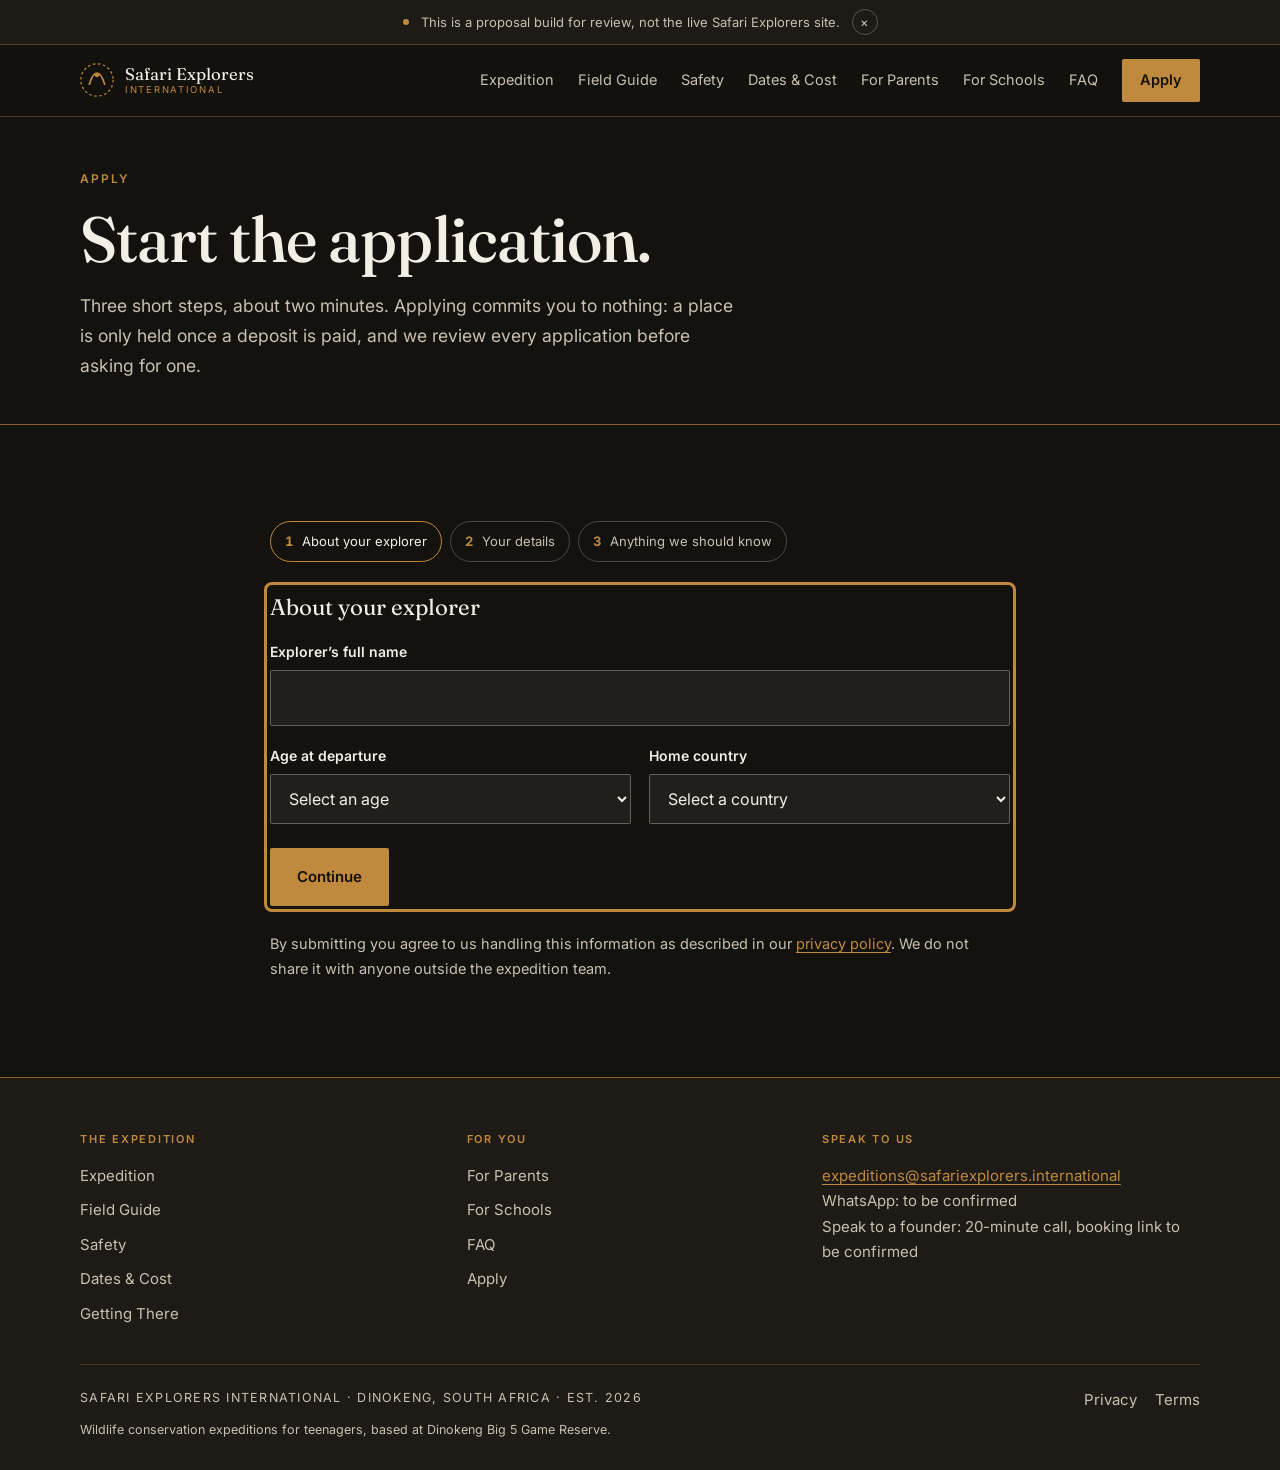
==== apply/index.html @ 74230bf2 "Safari Explorers International — proposal build 13-page static site plus 404. Plain HTML, CSS and va" ====
<!DOCTYPE html>
<html lang="en" class="no-js">
<head>
<meta charset="utf-8">
<meta name="viewport" content="width=device-width, initial-scale=1">
<title>Apply | Safari Explorers International</title>
<meta name="description" content="Three short steps. Applications are reviewed on a rolling basis and applying commits you to nothing.">
<link rel="canonical" href="https://devonhasenbroek-cmyk.github.io/safari-explorers-international/apply/">
<meta name="theme-color" content="#14120F">
<meta name="robots" content="index,follow">

<meta property="og:type" content="website">
<meta property="og:site_name" content="Safari Explorers International">
<meta property="og:title" content="Apply | Safari Explorers International">
<meta property="og:description" content="Three short steps. Applications are reviewed on a rolling basis and applying commits you to nothing.">
<meta property="og:url" content="https://devonhasenbroek-cmyk.github.io/safari-explorers-international/apply/">
<meta property="og:image" content="https://devonhasenbroek-cmyk.github.io/safari-explorers-international/assets/img/og-share.jpg">
<meta property="og:image:width" content="1200">
<meta property="og:image:height" content="630">
<meta property="og:image:alt" content="Open bushveld at sunrise in Dinokeng Big 5 Game Reserve, South Africa.">
<meta name="twitter:card" content="summary_large_image">
<meta name="twitter:title" content="Apply | Safari Explorers International">
<meta name="twitter:description" content="Three short steps. Applications are reviewed on a rolling basis and applying commits you to nothing.">
<meta name="twitter:image" content="https://devonhasenbroek-cmyk.github.io/safari-explorers-international/assets/img/og-share.jpg">

<link rel="icon" href="data:image/svg+xml,%3Csvg xmlns='http://www.w3.org/2000/svg' viewBox='0 0 40 40'%3E%3Crect width='40' height='40' fill='%2314120F'/%3E%3Cpath d='M11 26c2.6-8.4 6-13 9-13s6.4 4.6 9 13' fill='none' stroke='%23C08A3E' stroke-width='2.4' stroke-linecap='round'/%3E%3Ccircle cx='20' cy='15' r='2.6' fill='%23C08A3E'/%3E%3C/svg%3E">

<link rel="preconnect" href="https://fonts.googleapis.com">
<link rel="preconnect" href="https://fonts.gstatic.com" crossorigin>
<link href="https://fonts.googleapis.com/css2?family=Fraunces:opsz,wght@9..144,400;9..144,500;9..144,600&family=Inter:wght@400;500;600&display=swap" rel="stylesheet">
<link rel="stylesheet" href="../assets/css/site.css">

<!-- Analytics is deliberately absent from this proposal build.
     When the founders are ready, uncomment and set the real domain.
<script defer data-domain="safariexplorers.international" src="https://plausible.io/js/script.js"></script>
-->
</head>
<body data-base="../">
<a class="skip-link" href="#main">Skip to content</a>

<!-- SHARED RIBBON — keep identical across all pages -->
<div class="ribbon">
  <div class="ribbon__inner">
    <span class="ribbon__dot" aria-hidden="true"></span>
    <span>This is a proposal build for review, not the live Safari Explorers site.</span>
    <button class="ribbon__close" type="button" aria-label="Dismiss this notice">&times;</button>
  </div>
</div>
<!-- /SHARED RIBBON -->

<!-- SHARED HEADER — keep identical across all pages -->
<header class="site-header">
  <div class="wrap site-header__inner">
    <a class="brand" href="../index.html">
      <svg class="brand__mark" viewBox="0 0 40 40" aria-hidden="true" focusable="false"><circle cx="20" cy="20" r="19" fill="none" stroke="#C08A3E" stroke-width="1.4" stroke-dasharray="3 3"/><path d="M11 25c2.6-8.4 6-13 9-13s6.4 4.6 9 13" fill="none" stroke="#C08A3E" stroke-width="2" stroke-linecap="round"/><circle cx="20" cy="14.5" r="2.4" fill="#C08A3E"/></svg>
      <span class="brand__text">Safari Explorers<span>International</span></span>
    </a>
    <nav class="nav" aria-label="Primary">
        <a href="../expedition/">Expedition</a>
        <a href="../field-guide/">Field Guide</a>
        <a href="../safety/">Safety</a>
        <a href="../dates-and-cost/">Dates &amp; Cost</a>
        <a href="../for-parents/">For Parents</a>
        <a href="../for-schools/">For Schools</a>
        <a href="../faq/">FAQ</a>
      <a class="nav__cta" href="../apply/">Apply</a>
    </nav>
    <button class="nav-toggle" type="button" aria-expanded="false" aria-controls="menu">
      <svg width="18" height="18" viewBox="0 0 24 24" fill="none" stroke="currentColor" stroke-width="2" aria-hidden="true"><path d="M3 6h18M3 12h18M3 18h18" stroke-linecap="round"/></svg>
      Menu
    </button>
  </div>
</header>

<div class="menu" id="menu" hidden>
  <div class="menu__top">
    <button class="menu__close" type="button" aria-label="Close menu">&times;</button>
  </div>
  <nav class="menu__list" aria-label="Mobile">
      <a href="../expedition/">Expedition</a>
      <a href="../field-guide/">Field Guide</a>
      <a href="../safety/">Safety</a>
      <a href="../dates-and-cost/">Dates &amp; Cost</a>
      <a href="../for-parents/">For Parents</a>
      <a href="../for-schools/">For Schools</a>
      <a href="../faq/">FAQ</a>
  </nav>
  <a class="btn btn--primary menu__cta" href="../apply/">Start the Application</a>
</div>
<!-- /SHARED HEADER -->

<main id="main">

<section class="page-head">
  <div class="wrap">
    <p class="label">Apply</p>
    <h1>Start the application.</h1>
    <p class="lede">Three short steps, about two minutes. Applying commits you to nothing: a place is only held once a deposit is paid, and we review every application before asking for one.</p>
  </div>
</section>

<section class="section">
  <div class="wrap-narrow">
    <div class="steps reveal" aria-label="Application progress">
      <span class="steps__i" data-step-marker><b>1</b> About your explorer</span>
      <span class="steps__i" data-step-marker><b>2</b> Your details</span>
      <span class="steps__i" data-step-marker><b>3</b> Anything we should know</span>
    </div>

    <!-- On Netlify, remove the JS intercept in site.js (see DEMO_MODE flag) and this posts natively to Netlify Forms. -->
    <form class="form reveal" name="application" method="POST"
          data-netlify="true" netlify-honeypot="bot-field" data-demo-form="application"
          data-steps action="../thank-you/index.html">
      <input type="hidden" name="form-name" value="application">
      <p class="hp"><label>Do not fill this in <input class="hp-input" name="bot-field" tabindex="-1" autocomplete="off"></label></p>

      <fieldset data-step-panel>
        <legend>About your explorer</legend>
        <div class="field">
          <label for="a-name">Explorer&rsquo;s full name</label>
          <input id="a-name" name="explorer_name" type="text" required data-label="Explorer&rsquo;s full name" autocomplete="name">
          <p class="field__err" hidden></p>
        </div>
        <div class="row-2" style="margin-top:18px">
          <div class="field">
            <label for="a-age">Age at departure</label>
            <select id="a-age" name="age" required data-label="Age">
              <option value="">Select an age</option>
              <option>13</option><option>14</option><option>15</option><option>16</option><option>17</option>
            </select>
            <p class="field__err" hidden></p>
          </div>
          <div class="field">
            <label for="a-country">Home country</label>
            <select id="a-country" name="country" required data-label="Home country">
              <option value="">Select a country</option>
              <option>Singapore</option>
              <option>United Arab Emirates</option>
              <option>Australia</option>
              <option>Other</option>
            </select>
            <p class="field__err" hidden></p>
          </div>
        </div>
        <div class="btn-row" style="margin-top:24px">
          <button class="btn btn--primary" type="button" data-step-next>Continue</button>
        </div>
      </fieldset>

      <fieldset data-step-panel hidden>
        <legend>Your details</legend>
        <div class="field">
          <label for="a-parent">Parent or guardian name</label>
          <input id="a-parent" name="parent_name" type="text" required data-label="Parent or guardian name" autocomplete="name">
          <p class="field__err" hidden></p>
        </div>
        <div class="row-2" style="margin-top:18px">
          <div class="field">
            <label for="a-email">Email</label>
            <input id="a-email" name="email" type="email" required data-label="Email" autocomplete="email" placeholder="name@example.com">
            <p class="field__err" hidden></p>
          </div>
          <div class="field">
            <label for="a-phone">Phone, including country code</label>
            <input id="a-phone" name="phone" type="tel" required data-label="Phone" autocomplete="tel" placeholder="+65 8123 4567">
            <p class="field__err" hidden></p>
          </div>
        </div>
        <div class="field" style="margin-top:18px">
          <label for="a-contact">Preferred contact method</label>
          <select id="a-contact" name="preferred_contact" required data-label="Preferred contact method">
            <option value="">Select one</option>
            <option>Email</option>
            <option>Phone call</option>
            <option>WhatsApp</option>
          </select>
          <p class="field__err" hidden></p>
        </div>
        <div class="btn-row" style="margin-top:24px">
          <button class="btn btn--outline" type="button" data-step-prev>Back</button>
          <button class="btn btn--primary" type="button" data-step-next>Continue</button>
        </div>
      </fieldset>

      <fieldset data-step-panel hidden>
        <legend>Anything we should know?</legend>
        <div class="field">
          <label for="a-window">Preferred expedition window</label>
          <select id="a-window" name="window" required data-label="Preferred expedition window">
            <option value="">Select one</option>
            <option>December 2026</option>
            <option>July 2027</option>
            <option>Either</option>
          </select>
          <p class="field__err" hidden></p>
        </div>
        <div class="field" style="margin-top:18px">
          <label for="a-notes">Anything we should know</label>
          <p class="hint">Medical conditions, allergies, dietary requirements, previous travel, or anything you would rather tell us now than later. Nothing here rules a child out by itself.</p>
          <textarea id="a-notes" name="notes" rows="6"></textarea>
          <p class="field__err" hidden></p>
        </div>
        <div class="btn-row" style="margin-top:24px">
          <button class="btn btn--outline" type="button" data-step-prev>Back</button>
          <button class="btn btn--primary" type="submit">Submit application</button>
        </div>
      </fieldset>
    </form>

    <p class="lede reveal" style="margin-top:26px;font-size:14.5px">By submitting you agree to us handling this information as described in our <a href="../privacy/">privacy policy</a>. We do not share it with anyone outside the expedition team.</p>
  </div>
</section>

</main>

<!-- SHARED FOOTER — keep identical across all pages -->
<footer class="site-footer">
  <div class="wrap">
    <div class="footer-grid">
      <div>
        <h4>The expedition</h4>
        <div class="footer-links">
          <a href="../expedition/">Expedition</a>
          <a href="../field-guide/">Field Guide</a>
          <a href="../safety/">Safety</a>
          <a href="../dates-and-cost/">Dates &amp; Cost</a>
          <a href="../getting-there/">Getting There</a>
        </div>
      </div>
      <div>
        <h4>For you</h4>
        <div class="footer-links">
          <a href="../for-parents/">For Parents</a>
          <a href="../for-schools/">For Schools</a>
          <a href="../faq/">FAQ</a>
          <a href="../apply/">Apply</a>
        </div>
      </div>
      <div class="footer-contact">
        <h4>Speak to us</h4>
        <p>
          <a href="mailto:expeditions@safariexplorers.international">expeditions@safariexplorers.international</a><br>
          <!-- CLIENT TO SUPPLY: WhatsApp business number -->
          WhatsApp: to be confirmed<br>
          <!-- CLIENT TO SUPPLY: scheduling link for founder calls (Calendly or similar) -->
          Speak to a founder: 20-minute call, booking link to be confirmed
        </p>
      </div>
    </div>
    <div class="legal">
      <span class="legal__mark">SAFARI EXPLORERS INTERNATIONAL · DINOKENG, SOUTH AFRICA · EST. 2026</span>
      <span class="footer-links" style="flex-direction:row;gap:18px">
        <a href="../privacy/">Privacy</a>
        <a href="../terms/">Terms</a>
      </span>
    </div>
    <p class="legal" style="border:0;margin-top:6px;padding-top:0">
      Wildlife conservation expeditions for teenagers, based at Dinokeng Big 5 Game Reserve.
    </p>
  </div>
</footer>
<!-- /SHARED FOOTER -->

<script src="../assets/js/site.js"></script>
<script type="application/ld+json">
{
  "@context": "https://schema.org",
  "@type": "BreadcrumbList",
  "itemListElement": [
    { "@type": "ListItem", "position": 1, "name": "Home", "item": "https://devonhasenbroek-cmyk.github.io/safari-explorers-international/" },
    { "@type": "ListItem", "position": 2, "name": "Apply", "item": "https://devonhasenbroek-cmyk.github.io/safari-explorers-international/apply/" }
  ]
}
</script>
</body>
</html>
---- assets/css/site.css ----
/* ==========================================================================
   Safari Explorers International — proposal build
   Design system. Plain CSS, no build step, no preprocessor.

   Contrast notes (measured, WCAG AA):
     bone     on ink   16.3:1
     bone-dim on ink   10.4:1
     brass    on ink    6.2:1   -> safe for text on DARK sections only
     brass    on bone   2.6:1   -> FAILS. On LIGHT sections use --brass-lo (4.8:1)
     ink      on bone  16.3:1
     ink      on sand  12.3:1
   ========================================================================== */

:root{
  --ink:        #14120F;
  --ink-soft:   #1E1A15;
  --bone:       #F4EFE6;
  --bone-dim:   #C9C0B2;
  --brass:      #C08A3E;
  --brass-lo:   #8A6129;
  --olive:      #5F6B4E;
  --clay:       #A8563C;
  --sand:       #DDD0B8;

  --measure: 68ch;
  --pad-x: 24px;
  --section-y: 56px;
  --rule: 1px solid var(--brass-lo);
  --ease: cubic-bezier(.22,.9,.32,1);
}

@media (min-width: 900px){
  :root{ --pad-x: 40px; --section-y: 96px; }
}

/* ---------- reset ---------- */
*,*::before,*::after{ box-sizing:border-box; }
html{ -webkit-text-size-adjust:100%; }
body,h1,h2,h3,h4,p,figure,blockquote,dl,dd,ul,ol{ margin:0; }
ul[class],ol[class]{ list-style:none; padding:0; }
img,svg,video{ display:block; max-width:100%; }
/* images ship as <picture><source webp><img jpg></picture>. The wrapper is inline
   by default, which breaks every height:100% + object-fit container it sits in. */
picture{ display:contents; }
button,input,select,textarea{ font:inherit; color:inherit; }
html,body{ overflow-x:hidden; overflow-x:clip; }

body{
  background:var(--ink);
  color:var(--bone);
  font-family:Inter,system-ui,-apple-system,"Segoe UI",Roboto,sans-serif;
  font-size:17px;
  line-height:1.7;
  -webkit-font-smoothing:antialiased;
}
@media (min-width:900px){ body{ font-size:18px; } }

h1,h2,h3{
  font-family:Fraunces,Georgia,"Times New Roman",serif;
  font-weight:500;
  font-optical-sizing:auto;
  line-height:1.12;
  letter-spacing:-.015em;
}
h1{ font-size:clamp(2.1rem,6vw,4rem); }
h2{ font-size:clamp(1.6rem,3.6vw,2.6rem); }
h3{ font-size:clamp(1.15rem,2vw,1.5rem); }
h4{ font-family:Inter,system-ui,sans-serif; font-weight:600; font-size:1rem; }
em.accent{ font-style:italic; color:var(--brass); }

a{ color:inherit; }
p a,li a{ color:var(--brass); text-decoration:underline; text-underline-offset:.18em; }
.on-light p a,.on-light li a{ color:var(--brass-lo); }
p a:hover,li a:hover{ text-decoration-thickness:2px; }

:focus-visible{ outline:3px solid var(--brass); outline-offset:3px; border-radius:2px; }

.skip-link{
  position:absolute; left:-9999px; top:0; z-index:200;
  background:var(--brass); color:var(--ink); padding:12px 20px; font-weight:600;
}
.skip-link:focus{ left:0; }

.sr-only{
  position:absolute; width:1px; height:1px; padding:0; margin:-1px;
  overflow:hidden; clip:rect(0,0,0,0); white-space:nowrap; border:0;
}

/* ---------- layout ---------- */
.wrap{ width:100%; max-width:1200px; margin-inline:auto; padding-inline:var(--pad-x); }
.wrap-narrow{ width:100%; max-width:820px; margin-inline:auto; padding-inline:var(--pad-x); }
.section{ padding-block:var(--section-y); }
.section + .section{ border-top:var(--rule); }
.measure{ max-width:var(--measure); }
.stack > * + *{ margin-top:1rem; }
.stack-lg > * + *{ margin-top:2rem; }

.on-light{ background:var(--bone); color:var(--ink); }
.on-light .label{ color:var(--brass-lo); }
.on-light .hairline{ border-color:rgba(20,18,15,.18); }
.on-sand{ background:var(--sand); color:var(--ink); }
.on-sand .label{ color:var(--brass-lo); }
.on-soft{ background:var(--ink-soft); }

.label{
  font-family:Inter,system-ui,sans-serif;
  font-size:11px; font-weight:600; letter-spacing:.16em; text-transform:uppercase;
  color:var(--brass); margin:0 0 14px;
}
@media (min-width:900px){ .label{ font-size:12px; } }

.lede{ font-size:1.1rem; color:var(--bone-dim); }
.on-light .lede,.on-sand .lede{ color:#4A443A; }
.hairline{ border:0; border-top:var(--rule); margin-block:0; }

/* ---------- proposal ribbon ---------- */
.ribbon{
  position:relative; z-index:60;
  background:var(--ink-soft); color:var(--bone-dim);
  border-bottom:1px solid rgba(192,138,62,.35);
  font-size:13px;
}
.ribbon__inner{ display:flex; align-items:center; gap:12px; justify-content:center;
  padding:9px var(--pad-x); text-align:center; }
.ribbon__dot{ width:6px; height:6px; border-radius:50%; background:var(--brass); flex:none; }
.ribbon__close{
  background:none; border:1px solid rgba(201,192,178,.35); color:var(--bone-dim);
  width:26px; height:26px; border-radius:50%; cursor:pointer; line-height:1; flex:none;
}
.ribbon__close:hover{ border-color:var(--brass); color:var(--brass); }
.ribbon[hidden]{ display:none; }

/* ---------- header ---------- */
.site-header{
  position:sticky; top:0; z-index:50;
  background:rgba(20,18,15,.94);
  backdrop-filter:blur(10px);
  border-bottom:1px solid rgba(138,97,41,.5);
}
.site-header__inner{ display:flex; align-items:center; justify-content:space-between; gap:16px;
  padding-block:14px; }
.brand{ display:flex; align-items:center; gap:11px; text-decoration:none; flex:none; }
.brand__mark{ width:34px; height:34px; flex:none; }
.brand__text{ font-family:Fraunces,Georgia,serif; font-size:1.05rem; line-height:1.1; color:var(--bone); }
.brand__text span{ display:block; font-family:Inter,sans-serif; font-size:9.5px; letter-spacing:.18em;
  text-transform:uppercase; color:var(--brass); margin-top:2px; }

.nav{ display:none; }
.nav-toggle{
  display:inline-flex; align-items:center; gap:9px; background:none;
  border:1px solid rgba(201,192,178,.4); color:var(--bone);
  padding:9px 14px; border-radius:2px; cursor:pointer; font-size:14px;
}
.nav-toggle:hover{ border-color:var(--brass); }

/* desktop nav takes over. This block must come AFTER the base .nav-toggle rule:
   equal specificity means source order decides, and the toggle would otherwise
   stay visible alongside the full nav. */
@media (min-width:1060px){
  .nav{ display:flex; align-items:center; gap:24px; }
  .nav a{ text-decoration:none; font-size:14.5px; color:var(--bone-dim); }
  .nav a:hover,.nav a[aria-current="page"]{ color:var(--bone); }
  .nav a[aria-current="page"]{ box-shadow:inset 0 -1px 0 var(--brass); }
  .nav__cta{ background:var(--brass); color:var(--ink) !important; font-weight:600;
    padding:9px 18px; border-radius:2px; }
  .nav__cta:hover{ background:#D79C48; }
  .nav-toggle{ display:none; }
}

/* mobile overlay menu */
.menu{
  position:fixed; inset:0; z-index:80; background:var(--ink);
  display:flex; flex-direction:column; padding:22px var(--pad-x) 40px;
  overflow-y:auto;
}
.menu[hidden]{ display:none; }
.menu__top{ display:flex; justify-content:flex-end; }
.menu__close{ background:none; border:1px solid rgba(201,192,178,.4); color:var(--bone);
  width:44px; height:44px; border-radius:2px; cursor:pointer; font-size:20px; }
.menu__list{ margin-top:24px; display:flex; flex-direction:column; }
.menu__list a{
  text-decoration:none; font-family:Fraunces,Georgia,serif; font-size:1.7rem;
  padding:15px 0; border-bottom:1px solid rgba(138,97,41,.35); color:var(--bone);
}
.menu__list a:last-child{ border-bottom:0; }
.menu__cta{ margin-top:26px; }

/* ---------- buttons ---------- */
.btn{
  display:inline-flex; align-items:center; justify-content:center; gap:9px;
  padding:15px 26px; border-radius:2px; border:1px solid transparent;
  font-weight:600; font-size:15px; text-decoration:none; cursor:pointer;
  transition:background .2s var(--ease), color .2s var(--ease), border-color .2s var(--ease);
  min-height:48px;
}
.btn--primary{ background:var(--brass); color:var(--ink); }
.btn--primary:hover{ background:#D79C48; }
.btn--outline{ border-color:rgba(244,239,230,.45); color:var(--bone); }
.btn--outline:hover{ border-color:var(--brass); color:var(--brass); }
.on-light .btn--outline,.on-sand .btn--outline{ border-color:rgba(20,18,15,.4); color:var(--ink); }
.on-light .btn--outline:hover,.on-sand .btn--outline:hover{ border-color:var(--brass-lo); color:var(--brass-lo); }
.btn-row{ display:flex; flex-wrap:wrap; gap:12px; }

/* ---------- hero ---------- */
.hero{ position:relative; isolation:isolate; min-height:min(78vh,720px); display:flex; align-items:flex-start; }
.hero__media{ position:absolute; inset:0; z-index:-2; }
.hero__media img{ width:100%; height:100%; object-fit:cover; object-position:center 60%; }
.hero__veil{
  position:absolute; inset:0; z-index:-1;
  background:
    linear-gradient(to bottom,rgba(20,18,15,.72) 0%,rgba(20,18,15,.34) 34%,rgba(20,18,15,.12) 52%,rgba(20,18,15,.5) 100%);
}
.hero__inner{ padding-block:44px 72px; width:100%; }
.hero h1{ margin-bottom:.4em; text-shadow:0 2px 22px rgba(10,9,7,.75); }
.hero .lede{ color:var(--bone); max-width:56ch; text-shadow:0 1px 14px rgba(10,9,7,.85); }
.hero .btn-row{ margin-top:30px; }

/* page header (inner pages) */
.page-head{ position:relative; isolation:isolate; padding-block:52px 44px; border-bottom:var(--rule); }
.page-head--img{ min-height:340px; display:flex; align-items:flex-end; }
.page-head--img .hero__media img{ object-position:center 55%; }
.page-head h1{ max-width:20ch; }
.page-head .lede{ margin-top:16px; max-width:60ch; }

/* ---------- stat bar ---------- */
.statbar{ display:grid; grid-template-columns:repeat(2,1fr); border-top:var(--rule); }
@media (min-width:820px){ .statbar{ grid-template-columns:repeat(4,1fr); } }
.statbar__item{ padding:22px var(--pad-x); border-bottom:var(--rule); }
.statbar__item + .statbar__item{ border-left:var(--rule); }
@media (max-width:819px){ .statbar__item:nth-child(odd){ border-left:0; } }
.statbar__n{ font-family:Fraunces,Georgia,serif; font-size:1.5rem; color:var(--brass); line-height:1.1; }
.statbar__l{ font-size:13px; color:var(--bone-dim); margin-top:5px; }

/* ---------- generic card grid ---------- */
.grid{ display:grid; gap:18px; }
.grid--2{ grid-template-columns:1fr; }
.grid--3{ grid-template-columns:1fr; }
.grid--4{ grid-template-columns:1fr; }
@media (min-width:700px){
  .grid--2{ grid-template-columns:repeat(2,1fr); }
  .grid--3{ grid-template-columns:repeat(2,1fr); }
  .grid--4{ grid-template-columns:repeat(2,1fr); }
}
@media (min-width:1000px){
  .grid--3{ grid-template-columns:repeat(3,1fr); }
  .grid--4{ grid-template-columns:repeat(4,1fr); }
}

.card{
  background:var(--ink-soft); border:1px solid rgba(138,97,41,.4);
  border-radius:3px; padding:26px 24px;
}
.on-light .card,.on-sand .card{ background:#FFFDF8; border-color:rgba(20,18,15,.14); }
.card h3{ margin-bottom:.45em; }
.card p{ color:var(--bone-dim); font-size:15.5px; }
.on-light .card p,.on-sand .card p{ color:#4A443A; }
.card__n{ font-family:Inter,sans-serif; font-size:11px; font-weight:600; letter-spacing:.16em;
  text-transform:uppercase; color:var(--brass); margin-bottom:10px; }
.on-light .card__n,.on-sand .card__n{ color:var(--brass-lo); }

/* trust grid */
.trust{ display:grid; gap:1px; background:rgba(138,97,41,.4); border:1px solid rgba(138,97,41,.4); }
@media (min-width:700px){ .trust{ grid-template-columns:repeat(2,1fr); } }
@media (min-width:1050px){ .trust{ grid-template-columns:repeat(3,1fr); } }
.trust__item{ background:var(--ink); padding:26px 24px; }
.trust__item h3{ font-family:Inter,sans-serif; font-weight:600; font-size:16px; letter-spacing:-.01em;
  color:var(--bone); margin-bottom:8px; }
.trust__item p{ font-size:15px; color:var(--bone-dim); }
.trust__tick{ width:22px; height:22px; color:var(--brass); margin-bottom:12px; }

/* pillars over image */
.band{ position:relative; isolation:isolate; }
.band__media{ position:absolute; inset:0; z-index:-2; }
.band__media img{ width:100%; height:100%; object-fit:cover; }
.band__veil{ position:absolute; inset:0; z-index:-1; background:rgba(20,18,15,.82); }

/* full-bleed image band */
.bleed{ position:relative; height:clamp(240px,42vw,460px); }
.bleed img{ width:100%; height:100%; object-fit:cover; }
.bleed__cap{
  position:absolute; left:0; right:0; bottom:0; padding:26px var(--pad-x);
  background:linear-gradient(to top,rgba(20,18,15,.9),transparent);
  font-size:13px; color:var(--bone-dim);
}

/* ---------- team ---------- */
.person__mono{
  width:100%; aspect-ratio:4/5; background:var(--olive); color:var(--bone);
  display:flex; align-items:center; justify-content:center;
  font-family:Fraunces,Georgia,serif; font-size:2.4rem; letter-spacing:.04em;
  border-radius:3px 3px 0 0;
}
.person__body{ padding:20px 20px 24px; }
.person{ background:var(--ink-soft); border:1px solid rgba(138,97,41,.4); border-radius:3px; overflow:hidden; }
.person h3{ font-size:1.15rem; margin-bottom:4px; }
.person__role{ font-size:12px; letter-spacing:.1em; text-transform:uppercase; color:var(--brass); margin-bottom:10px; }
.person p{ font-size:15px; color:var(--bone-dim); }

/* ---------- founders' statement ---------- */
.statement{ border-left:3px solid var(--brass); padding:6px 0 6px 26px; }
.statement p{ font-family:Fraunces,Georgia,serif; font-size:clamp(1.05rem,1.7vw,1.3rem); line-height:1.55; }
.statement__sign{ margin-top:20px; font-size:14px; letter-spacing:.06em; color:var(--brass); }

/* ---------- horizontal scroller ---------- */
.scroller{ display:flex; gap:14px; overflow-x:auto; padding-bottom:12px; scroll-snap-type:x mandatory;
  scrollbar-width:thin; }
.scroller > *{ flex:0 0 260px; scroll-snap-align:start; }
.scroller::-webkit-scrollbar{ height:8px; }
.scroller::-webkit-scrollbar-thumb{ background:rgba(192,138,62,.5); border-radius:4px; }

/* ---------- accordion ---------- */
.acc{ border-top:var(--rule); }
.acc details{ border-bottom:var(--rule); }
.acc summary{
  list-style:none; cursor:pointer; padding:20px 0; display:flex; gap:18px;
  align-items:baseline; justify-content:space-between;
}
.acc summary::-webkit-details-marker{ display:none; }
.acc summary h3{ font-size:1.12rem; }
.acc__n{ font-family:Inter,sans-serif; font-size:11px; font-weight:600; letter-spacing:.16em;
  text-transform:uppercase; color:var(--brass); display:block; margin-bottom:6px; }
.on-light .acc__n{ color:var(--brass-lo); }
.acc__ico{ flex:none; width:20px; height:20px; color:var(--brass); transition:transform .25s var(--ease); }
.acc details[open] .acc__ico{ transform:rotate(45deg); }
.acc__body{ padding-bottom:24px; }
.acc__body p{ color:var(--bone-dim); max-width:var(--measure); }
.on-light .acc__body p{ color:#4A443A; }
.acc__body p + p{ margin-top:.9rem; }

/* ---------- timetable ---------- */
.timetable{ width:100%; border-collapse:collapse; font-size:15.5px; }
.timetable th,.timetable td{ text-align:left; padding:12px 14px; border-bottom:1px solid rgba(138,97,41,.35); vertical-align:top; }
.timetable th{ font-size:11px; letter-spacing:.14em; text-transform:uppercase; color:var(--brass); font-weight:600; }
.timetable td:first-child{ font-family:Inter,sans-serif; font-variant-numeric:tabular-nums; color:var(--brass); white-space:nowrap; width:1%; }
.on-light .timetable td:first-child{ color:var(--brass-lo); }
.on-light .timetable th{ color:var(--brass-lo); }
.on-light .timetable th,.on-light .timetable td{ border-color:rgba(20,18,15,.16); }

/* ---------- intensity meter ---------- */
.intensity{ display:flex; align-items:center; gap:10px; margin-bottom:16px; }
.intensity__ico{ width:30px; height:30px; color:rgba(201,192,178,.28); }
.intensity__ico--on{ color:var(--brass); }
.intensity__score{ font-family:Fraunces,Georgia,serif; font-size:1.4rem; margin-left:6px; }

/* ---------- species ---------- */
.species{ background:var(--ink-soft); border:1px solid rgba(138,97,41,.4); border-radius:3px; overflow:hidden;
  display:flex; flex-direction:column; }
.species__fig{ position:relative; aspect-ratio:4/3; background:var(--ink); }
.species__fig img{ width:100%; height:100%; object-fit:cover; }
.species__body{ padding:22px 22px 24px; display:flex; flex-direction:column; gap:9px; flex:1; }
.species h3{ font-size:1.2rem; }
.species__sci{ font-style:italic; font-size:14px; color:var(--bone-dim); margin-top:-6px; }
.species p{ font-size:15px; color:var(--bone-dim); }
.species__field{ margin-top:auto; padding-top:14px; border-top:1px solid rgba(138,97,41,.4); font-size:14.5px; color:var(--bone-dim); }
.species__field b{ display:block; font-size:11px; letter-spacing:.14em; text-transform:uppercase;
  color:var(--brass); font-weight:600; margin-bottom:5px; }
.iucn{
  display:inline-block; font-size:11px; font-weight:600; letter-spacing:.1em; text-transform:uppercase;
  padding:5px 11px; border-radius:100px; border:1px solid transparent; align-self:flex-start;
}
.iucn--en{ background:var(--clay); color:var(--bone); }
.iucn--vu{ background:#B8792F; color:#14120F; }
.iucn--nt{ background:var(--sand); color:#14120F; }
.iucn--lc{ background:var(--olive); color:var(--bone); }

/* ---------- pricing ---------- */
.price{ border:1px solid var(--brass-lo); border-radius:3px; padding:30px 26px; background:var(--ink-soft); }
.price__now{ font-family:Fraunces,Georgia,serif; font-size:clamp(2rem,4.6vw,2.9rem); color:var(--brass); line-height:1.05; }
.price__unit{ font-size:14px; color:var(--bone-dim); margin-top:8px; }
.price__row{ display:flex; justify-content:space-between; gap:18px; padding:11px 0;
  border-bottom:1px solid rgba(138,97,41,.35); font-size:15.5px; }
.price__row:last-child{ border-bottom:0; }
.price__row dt{ color:var(--bone-dim); }
.price__row dd{ margin:0; text-align:right; }
.fx{ font-size:14px; color:var(--bone-dim); }

.guarantee{ border:2px solid var(--brass); border-radius:3px; padding:26px 24px; background:rgba(192,138,62,.08); }
.guarantee h3{ color:var(--brass); margin-bottom:.4em; }

.note{ border-left:3px solid var(--olive); padding-left:20px; }
.note--demo{ border-color:var(--olive); background:rgba(95,107,78,.16); border-left-width:3px;
  padding:20px 22px; border-radius:0 3px 3px 0; }

/* ---------- comparison table ---------- */
.table-scroll{ overflow-x:auto; }
.cmp{ width:100%; border-collapse:collapse; font-size:15px; min-width:640px; }
.cmp th,.cmp td{ padding:14px 16px; text-align:left; border-bottom:1px solid rgba(138,97,41,.35); vertical-align:top; }
.cmp thead th{ font-size:11px; letter-spacing:.14em; text-transform:uppercase; color:var(--brass); }
.cmp tbody th{ font-weight:500; color:var(--bone); width:26%; }
.cmp td{ color:var(--bone-dim); }
.cmp .is-us{ background:rgba(192,138,62,.1); }
.on-light .cmp th,.on-light .cmp td{ border-color:rgba(20,18,15,.16); }
.on-light .cmp thead th{ color:var(--brass-lo); }
.on-light .cmp tbody th{ color:var(--ink); }
.on-light .cmp td{ color:#4A443A; }

/* ---------- places remaining ---------- */
.places{ display:flex; flex-wrap:wrap; align-items:baseline; gap:10px 18px; }
.places__n{ font-family:Fraunces,Georgia,serif; font-size:clamp(1.8rem,4vw,2.6rem); color:var(--brass); }
.places__dots{ display:flex; gap:7px; margin-top:14px; }
.places__dot{ width:13px; height:13px; border-radius:50%; border:1px solid var(--brass); }
.places__dot--taken{ background:var(--brass); }

/* ---------- forms ---------- */
.form{ display:flex; flex-direction:column; gap:18px; }
.field{ display:flex; flex-direction:column; gap:7px; }
.field label{ font-size:14px; font-weight:600; }
.field .hint{ font-size:13px; color:var(--bone-dim); }
.on-light .field .hint{ color:#4A443A; }
.field input,.field select,.field textarea{
  background:rgba(244,239,230,.06); border:1px solid rgba(201,192,178,.4); color:var(--bone);
  padding:13px 14px; border-radius:2px; font-size:16px; width:100%;
}
.on-light .field input,.on-light .field select,.on-light .field textarea{
  background:#FFFDF8; border-color:rgba(20,18,15,.3); color:var(--ink);
}
.field input:focus,.field select:focus,.field textarea:focus{ border-color:var(--brass); }
.field--error input,.field--error select,.field--error textarea{ border-color:var(--clay); }
.field__err{ font-size:13.5px; color:#E08A6E; }
.on-light .field__err{ color:#8E3A22; }
.field__err[hidden]{ display:none; }
.row-2{ display:grid; gap:18px; grid-template-columns:1fr; }
@media (min-width:640px){ .row-2{ grid-template-columns:1fr 1fr; } }
.hp{ position:absolute; left:-9999px; width:1px; height:1px; overflow:hidden; }

.steps{ display:flex; gap:8px; margin-bottom:26px; flex-wrap:wrap; }
.steps__i{ display:flex; align-items:center; gap:9px; font-size:13px; color:var(--bone-dim);
  padding:8px 14px; border:1px solid rgba(201,192,178,.3); border-radius:100px; }
.steps__i[aria-current="step"]{ border-color:var(--brass); color:var(--bone); }
.steps__i b{ color:var(--brass); font-variant-numeric:tabular-nums; }
.fieldset[hidden]{ display:none; }
fieldset{ border:0; padding:0; margin:0; }
legend{ padding:0; margin-bottom:14px; font-family:Fraunces,Georgia,serif; font-size:1.4rem; }

.form__status{ font-size:14.5px; }
.btn[aria-busy="true"]{ opacity:.7; pointer-events:none; }

/* ---------- footer ---------- */
.site-footer{ background:var(--ink-soft); border-top:var(--rule); padding-block:52px 30px; }
.footer-grid{ display:grid; gap:34px; grid-template-columns:1fr; }
@media (min-width:800px){ .footer-grid{ grid-template-columns:1.1fr 1fr 1.2fr; gap:40px; } }
.footer-grid h4{ font-size:11px; letter-spacing:.16em; text-transform:uppercase; color:var(--brass); margin-bottom:14px; }
.footer-links{ display:flex; flex-direction:column; gap:9px; }
.footer-links a{ font-size:15px; color:var(--bone-dim); text-decoration:none; }
.footer-links a:hover{ color:var(--bone); }
.footer-contact p{ font-size:15px; color:var(--bone-dim); }
.footer-contact a{ color:var(--brass); }
.legal{ margin-top:38px; padding-top:22px; border-top:1px solid rgba(138,97,41,.35);
  font-size:12.5px; color:var(--bone-dim); display:flex; flex-wrap:wrap; gap:8px 22px;
  justify-content:space-between; }
.legal__mark{ letter-spacing:.1em; }

/* ---------- scroll reveal ---------- */
.reveal{ opacity:0; transform:translateY(12px); transition:opacity .4s ease-out, transform .4s ease-out; }
.reveal.is-in{ opacity:1; transform:none; }
.no-js .reveal{ opacity:1; transform:none; }

@media (prefers-reduced-motion:reduce){
  *,*::before,*::after{ animation-duration:.01ms !important; animation-iteration-count:1 !important;
    transition-duration:.01ms !important; scroll-behavior:auto !important; }
  .reveal{ opacity:1 !important; transform:none !important; }
}

/* ---------- print ---------- */
@media print{
  .ribbon,.site-header,.menu,.nav-toggle,.btn-row,.site-footer{ display:none !important; }
  body{ background:#fff; color:#000; }
}
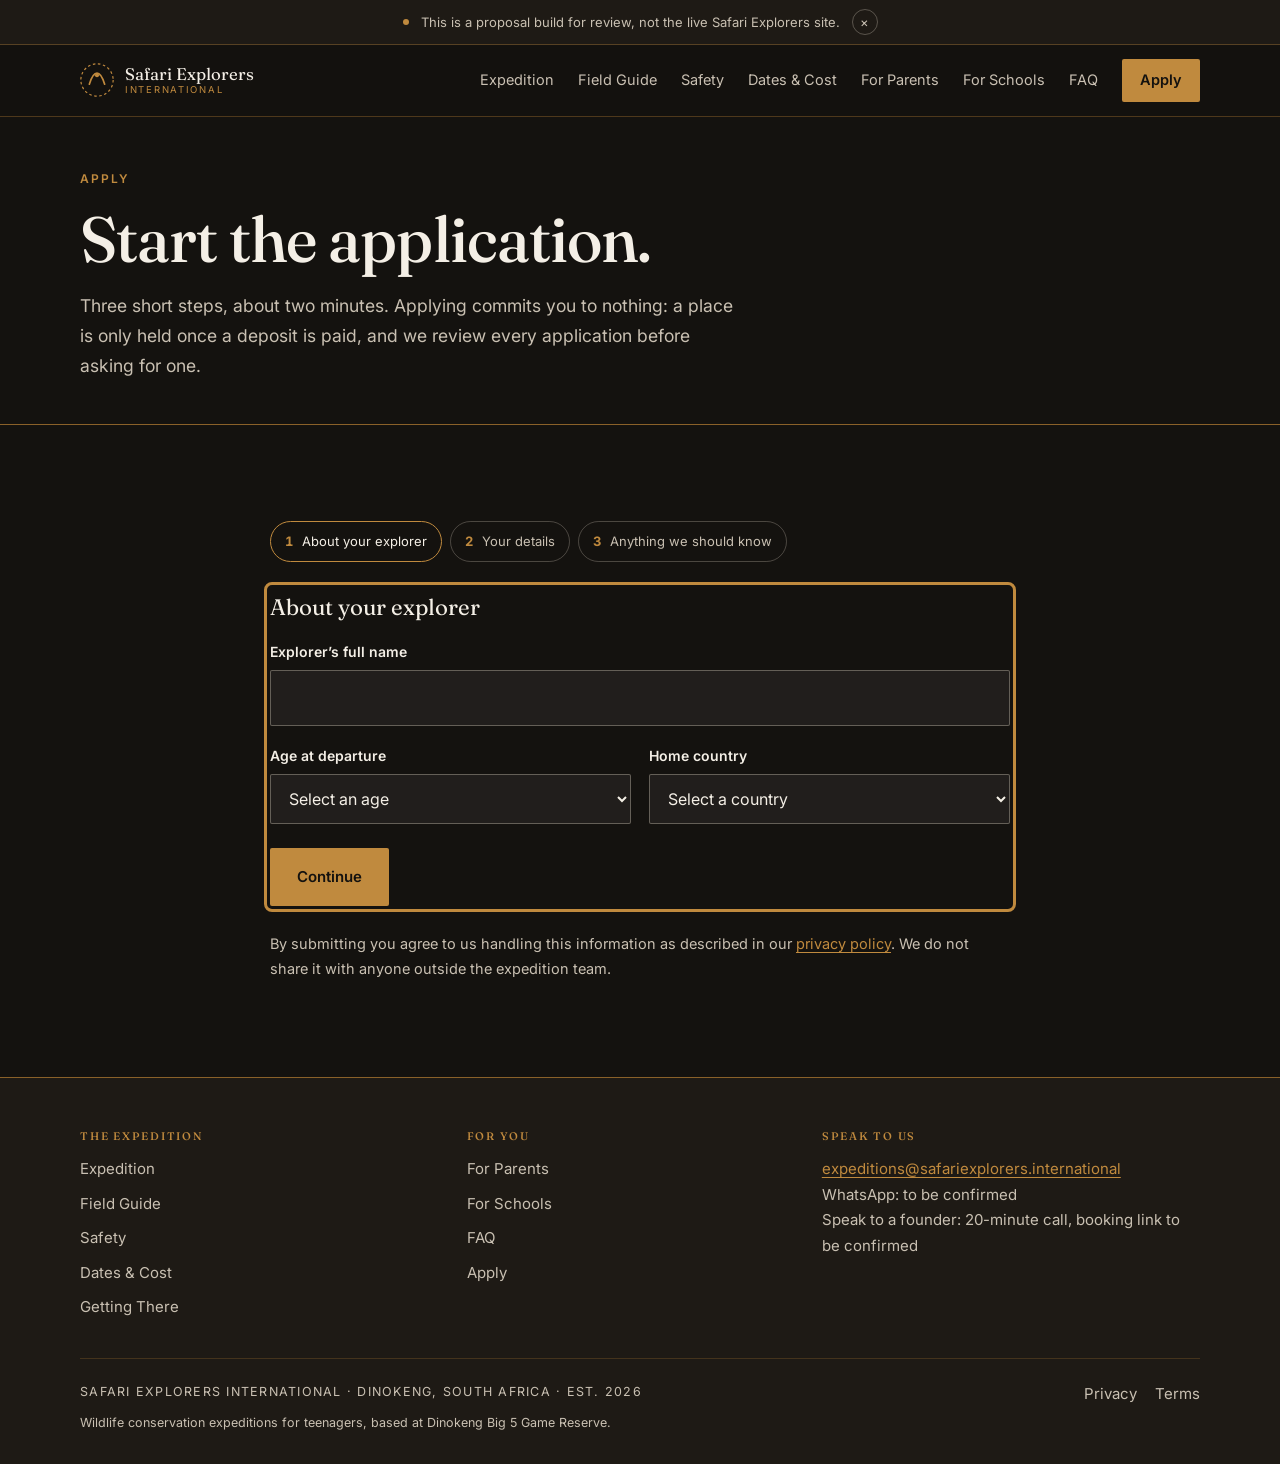
==== commit c063937a: "Fix heading order for accessibility Footer column headings were h4 following page h2s, and FAQ group" ====
--- a/apply/index.html
+++ b/apply/index.html
@@ -218,7 +218,7 @@
   <div class="wrap">
     <div class="footer-grid">
       <div>
-        <h4>The expedition</h4>
+        <h2>The expedition</h2>
         <div class="footer-links">
           <a href="../expedition/">Expedition</a>
           <a href="../field-guide/">Field Guide</a>
@@ -228,7 +228,7 @@
         </div>
       </div>
       <div>
-        <h4>For you</h4>
+        <h2>For you</h2>
         <div class="footer-links">
           <a href="../for-parents/">For Parents</a>
           <a href="../for-schools/">For Schools</a>
@@ -237,7 +237,7 @@
         </div>
       </div>
       <div class="footer-contact">
-        <h4>Speak to us</h4>
+        <h2>Speak to us</h2>
         <p>
           <a href="mailto:expeditions@safariexplorers.international">expeditions@safariexplorers.international</a><br>
           <!-- CLIENT TO SUPPLY: WhatsApp business number -->
--- a/assets/css/site.css
+++ b/assets/css/site.css
@@ -439,7 +439,7 @@
 .site-footer{ background:var(--ink-soft); border-top:var(--rule); padding-block:52px 30px; }
 .footer-grid{ display:grid; gap:34px; grid-template-columns:1fr; }
 @media (min-width:800px){ .footer-grid{ grid-template-columns:1.1fr 1fr 1.2fr; gap:40px; } }
-.footer-grid h4{ font-size:11px; letter-spacing:.16em; text-transform:uppercase; color:var(--brass); margin-bottom:14px; }
+.footer-grid h2{ font-size:11px; letter-spacing:.16em; text-transform:uppercase; color:var(--brass); margin-bottom:14px; }
 .footer-links{ display:flex; flex-direction:column; gap:9px; }
 .footer-links a{ font-size:15px; color:var(--bone-dim); text-decoration:none; }
 .footer-links a:hover{ color:var(--bone); }
